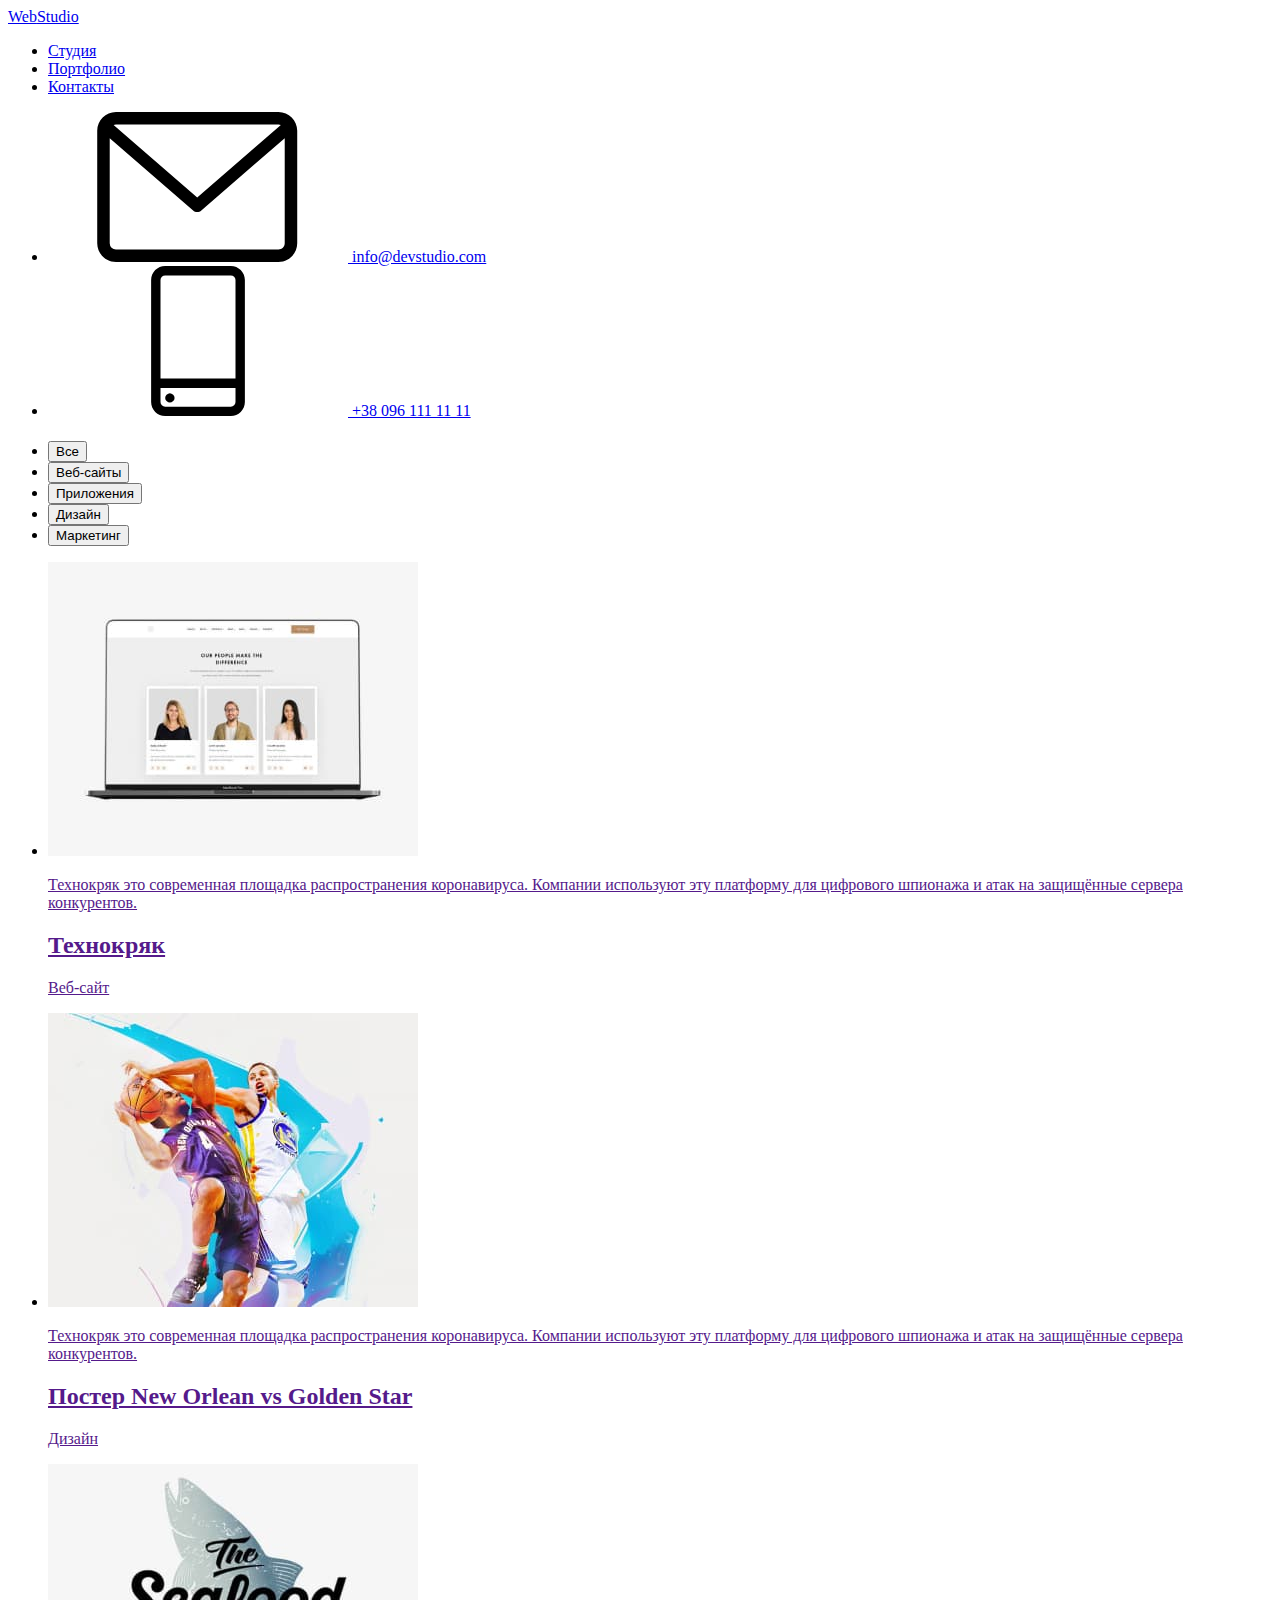
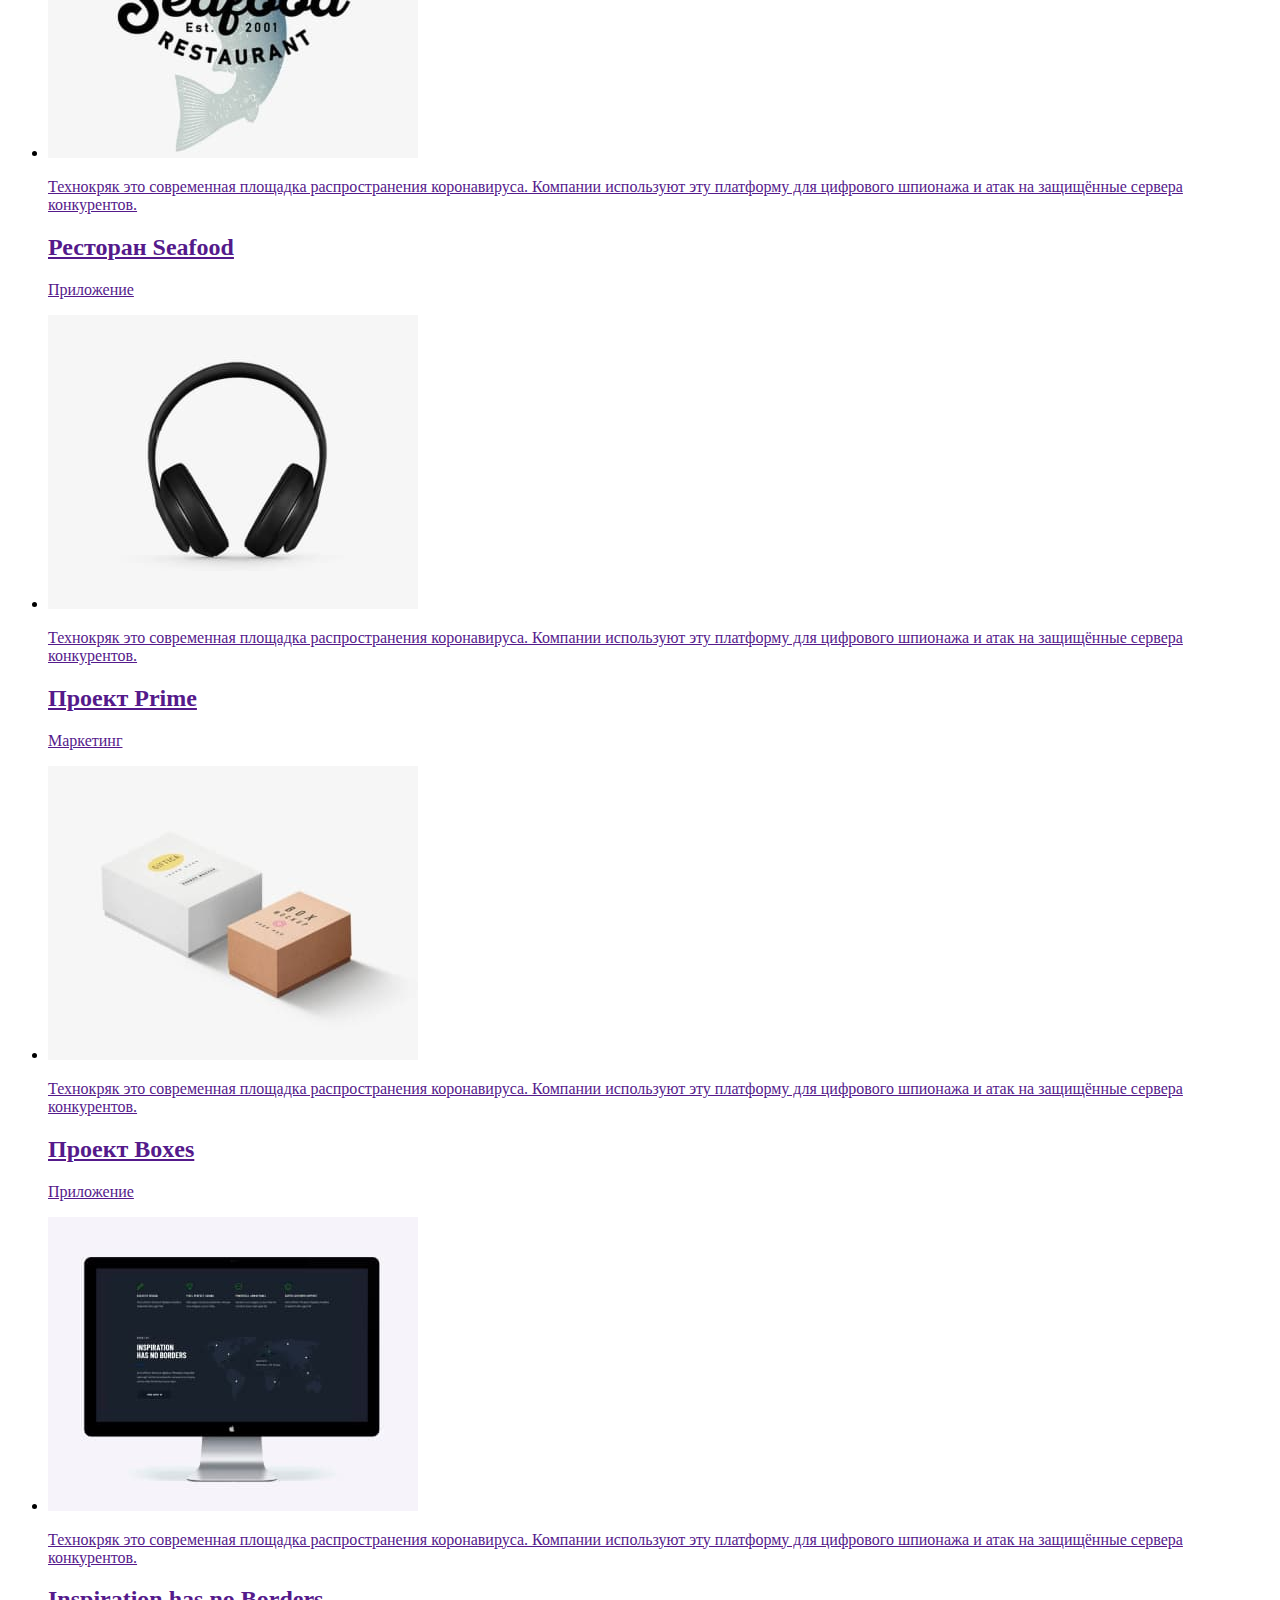
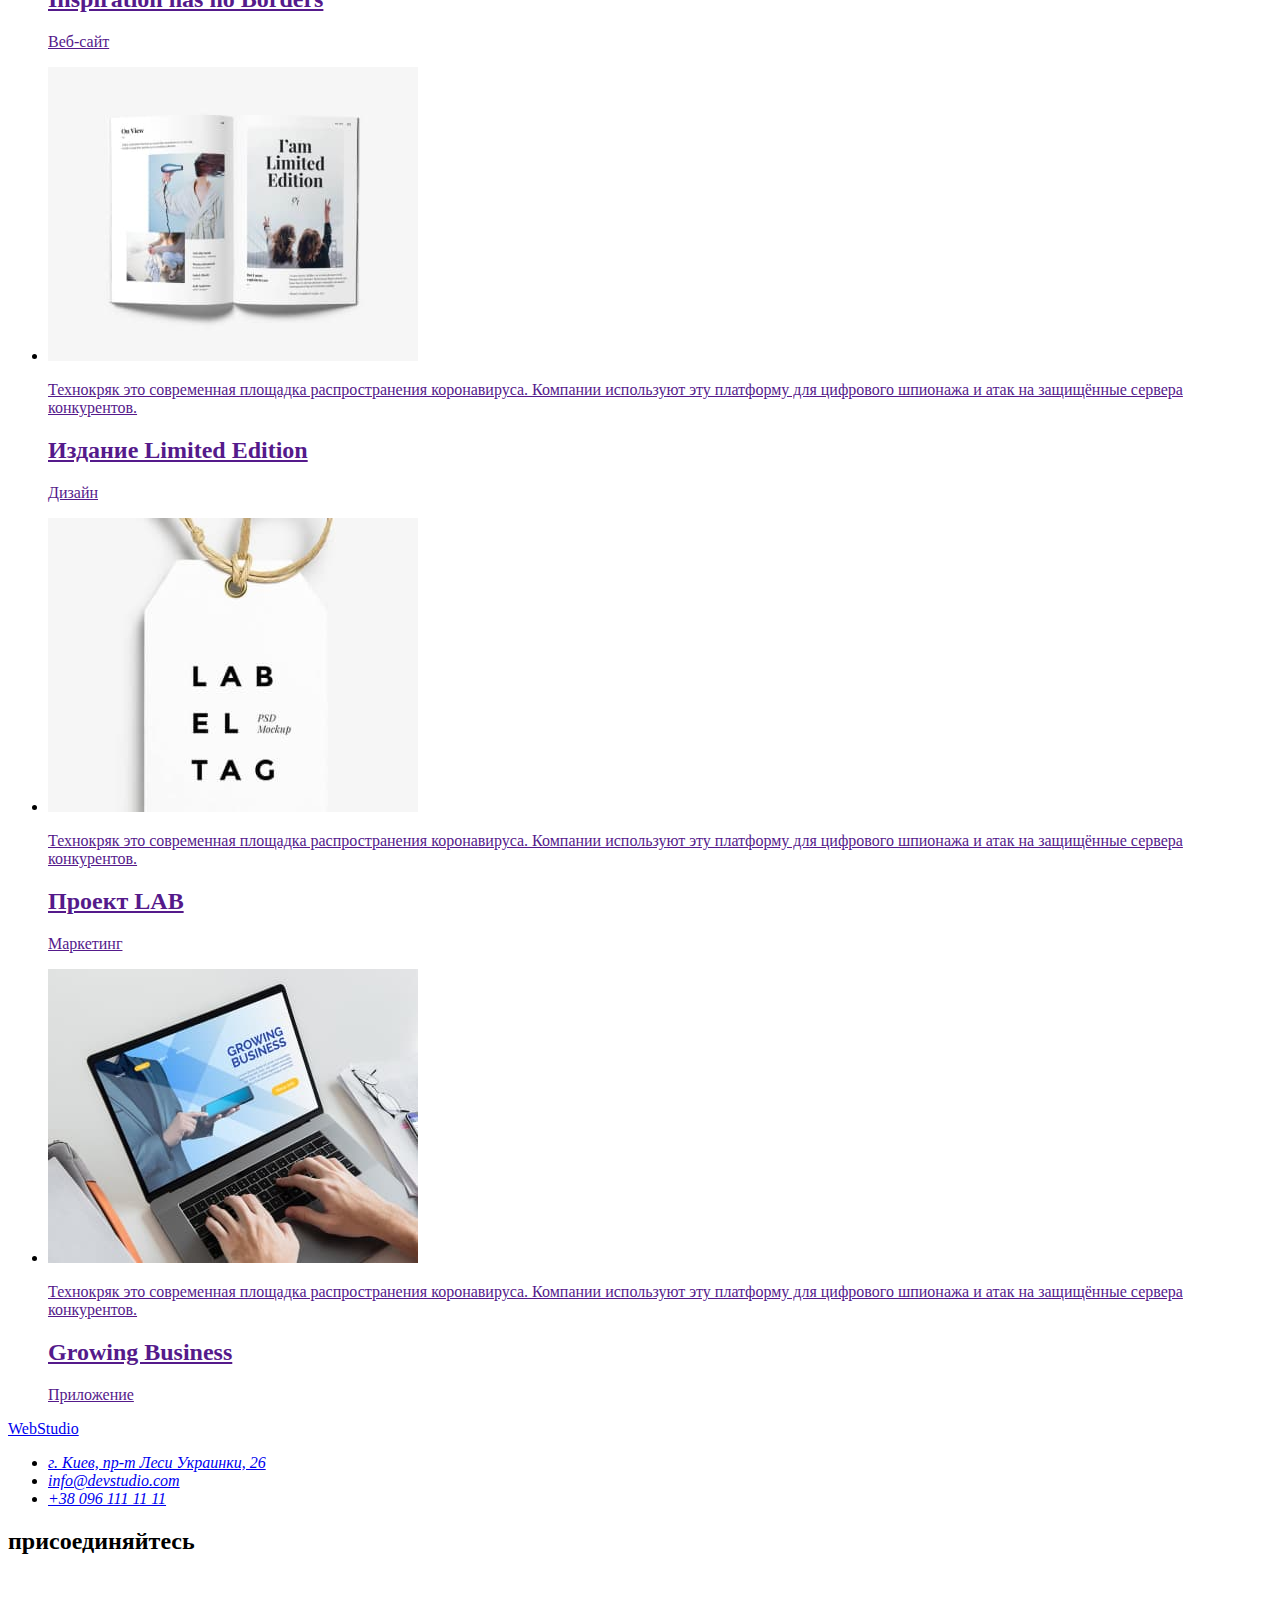
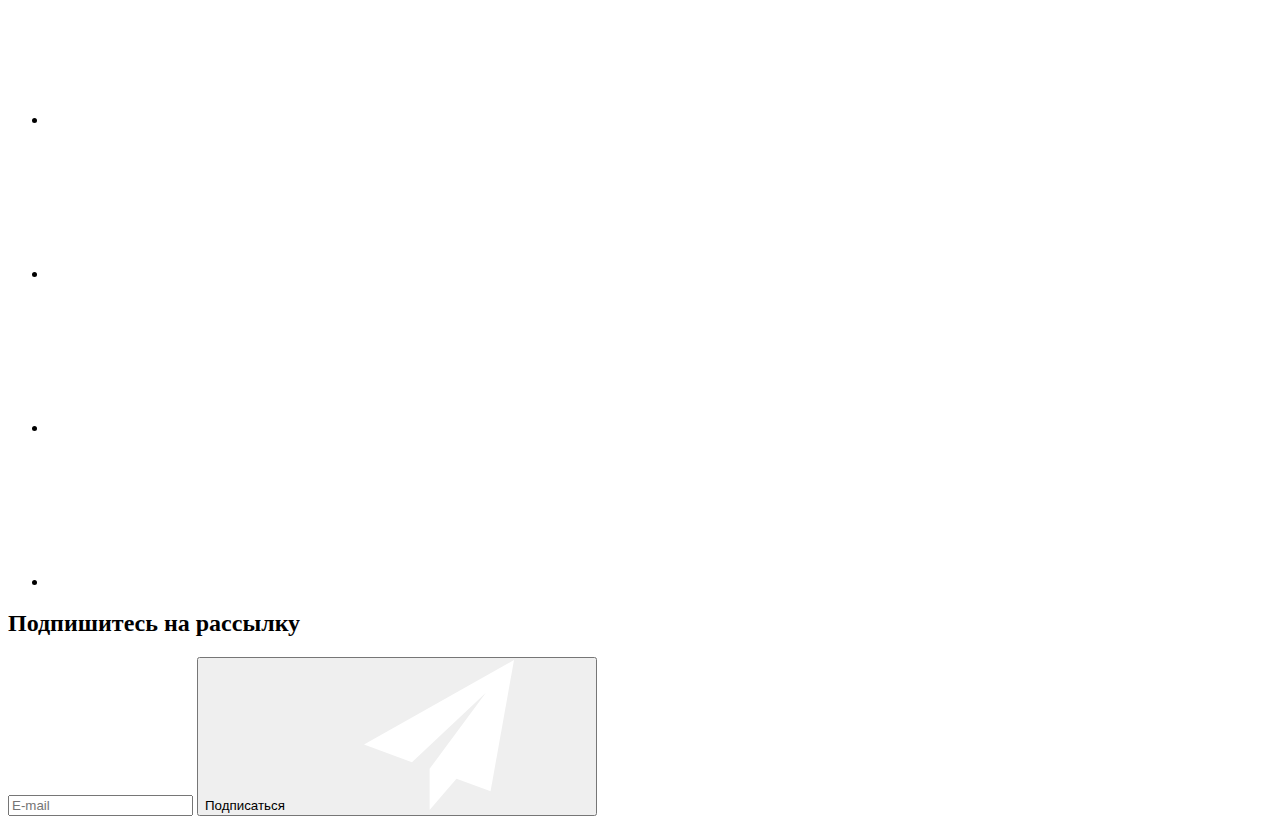
==== portfolio.html @ cb90c6ce "Add files via upload" ====
<!DOCTYPE html>
<html lang="ru">
  <head>
    <meta charset="UTF-8" />
    <meta http-equiv="X-UA-Compatible" content="IE=edge" />
    <meta name="viewport" content="width=device-width, initial-scale=1.0" />
    <title>Web Studio (Version 2.1)</title>
    <link rel="preconnect" href="https://fonts.googleapis.com" />
    <link rel="preconnect" href="https://fonts.gstatic.com" crossorigin />
    <link
      href="https://fonts.googleapis.com/css2?family=Raleway:wght@700&family=Roboto:wght@400;500;700;900&display=swap"
      rel="stylesheet"
    />
    <link
      rel="stylesheet"
      href="https://cdnjs.cloudflare.com/ajax/libs/modern-normalize/1.1.0/modern-normalize.min.css"
      integrity="sha512-wpPYUAdjBVSE4KJnH1VR1HeZfpl1ub8YT/NKx4PuQ5NmX2tKuGu6U/JRp5y+Y8XG2tV+wKQpNHVUX03MfMFn9Q=="
      crossorigin="anonymous"
      referrerpolicy="no-referrer"
    />
    <link rel="stylesheet" href="./css/styles.css" />
  </head>
  <body>
    <header class="header">
      <div class="container">
        <!--=====logo=====-->

        <a href="/" lang="en" class="text-logo">
          <span class="span-logo">Web</span>Studio
        </a>

        <!-- =====sait-nav===== -->

        <nav>
          <ul class="sait-nav">
            <li class="item"><a href="./index.html">Студия</a></li>
            <li class="item">
              <a href="/" class="current">Портфолио</a>
            </li>
            <li class="item"><a href="/">Контакты</a></li>
          </ul>
        </nav>

        <!-- =====contacts-nav=====  -->

        <ul class="contacts-nav">
          <li class="item">
            <a class="link-mail" href="mailto:info@devstudio.com">
              <svg class="icon-envelope">
                <use href="./images/symbol-defs.svg#icon-envelope"></use>
              </svg>
              info@devstudio.com
            </a>
          </li>
          <li class="item">
            <a class="link-tell" href="tel:+380961111111">
              <svg class="icon-smartphone">
                <use href="./images/symbol-defs.svg#icon-smartphone"></use>
              </svg>
              +38 096 111 11 11
            </a>
          </li>
        </ul>
      </div>
    </header>

    <!-- Hero section -->

    <main>
      <section class="section-padding">
        <div class="container">
          <h1></h1>
          <!-- Заголовок который нужно спрятать -->

          <!-- =====button===== -->

          <ul class="buttons-filters">
            <li class="item">
              <button type="button" class="button">Все</button>
            </li>
            <li class="item">
              <button type="button" class="button">Веб-сайты</button>
            </li>
            <li class="item">
              <button type="button" class="button">Приложения</button>
            </li>
            <li class="item">
              <button type="button" class="button">Дизайн</button>
            </li>
            <li class="item">
              <button type="button" class="button">Маркетинг</button>
            </li>
          </ul>

          <!-- ======cards===== -->

          <ul class="cards">
            <li class="item">
              <div class="cards-container">
                <a class="link" href="">
                  <div class="link-box">
                    <img
                      src="./images/tehnocryak.jpg"
                      alt="Веб-сайт"
                      width="370"
                      class="photo"
                    />
                    <p class="desc">
                      Технокряк это современная площадка распространения
                      коронавируса. Компании используют эту платформу для
                      цифрового шпионажа и атак на защищённые сервера
                      конкурентов.
                    </p>
                  </div>
                  <div class="border">
                    <h2 class="title">Технокряк</h2>
                    <p class="text">Веб-сайт</p>
                  </div>
                </a>
              </div>
            </li>

            <li class="item">
              <div class="cards-container">
                <a class="link" href="">
                  <div class="link-box">
                    <img
                      src="./images/new_orlean_vs_golden_star.jpg"
                      alt="Веб-сайт"
                      width="370"
                      class="photo"
                    />
                    <p class="desc">
                      Технокряк это современная площадка распространения
                      коронавируса. Компании используют эту платформу для
                      цифрового шпионажа и атак на защищённые сервера
                      конкурентов.
                    </p>
                  </div>
                  <div class="border">
                    <h2 class="title">Постер New Orlean vs Golden Star</h2>
                    <p class="text">Дизайн</p>
                  </div>
                </a>
              </div>
            </li>

            <li class="item">
              <div class="cards-container">
                <a class="link" href="">
                  <div class="link-box">
                    <img
                      src="./images/seafood.jpg"
                      alt="Веб-сайт"
                      width="370"
                      class="photo"
                    />
                    <p class="desc">
                      Технокряк это современная площадка распространения
                      коронавируса. Компании используют эту платформу для
                      цифрового шпионажа и атак на защищённые сервера
                      конкурентов.
                    </p>
                  </div>
                  <div class="border">
                    <h2 class="title">Ресторан Seafood</h2>
                    <p class="text">Приложение</p>
                  </div>
                </a>
              </div>
            </li>

            <li class="item">
              <div class="cards-container">
                <a class="link" href="">
                  <div class="link-box">
                    <img
                      src="./images/prime.jpg"
                      alt="Веб-сайт"
                      width="370"
                      class="photo"
                    />
                    <p class="desc">
                      Технокряк это современная площадка распространения
                      коронавируса. Компании используют эту платформу для
                      цифрового шпионажа и атак на защищённые сервера
                      конкурентов.
                    </p>
                  </div>
                  <div class="border">
                    <h2 class="title">Проект Prime</h2>
                    <p class="text">Маркетинг</p>
                  </div>
                </a>
              </div>
            </li>

            <li class="item">
              <div class="cards-container">
                <a class="link" href="">
                  <div class="link-box">
                    <img
                      src="./images/boxes.jpg"
                      alt="Веб-сайт"
                      width="370"
                      class="photo"
                    />
                    <p class="desc">
                      Технокряк это современная площадка распространения
                      коронавируса. Компании используют эту платформу для
                      цифрового шпионажа и атак на защищённые сервера
                      конкурентов.
                    </p>
                  </div>
                  <div class="border">
                    <h2 class="title">Проект Boxes</h2>
                    <p class="text">Приложение</p>
                  </div>
                </a>
              </div>
            </li>

            <li class="item">
              <div class="cards-container">
                <a class="link" href="">
                  <div class="link-box">
                    <img
                      src="./images/inspiration_has_no_borders.jpg"
                      alt="Веб-сайт"
                      width="370"
                      class="photo"
                    />
                    <p class="desc">
                      Технокряк это современная площадка распространения
                      коронавируса. Компании используют эту платформу для
                      цифрового шпионажа и атак на защищённые сервера
                      конкурентов.
                    </p>
                  </div>
                  <div class="border">
                    <h2 class="title">Inspiration has no Borders</h2>
                    <p class="text">Веб-сайт</p>
                  </div>
                </a>
              </div>
            </li>

            <li class="item">
              <div class="cards-container">
                <a class="link" href="">
                  <div class="link-box">
                    <img
                      src="./images/limited_edition.jpg"
                      alt="Веб-сайт"
                      width="370"
                      class="photo"
                    />
                    <p class="desc">
                      Технокряк это современная площадка распространения
                      коронавируса. Компании используют эту платформу для
                      цифрового шпионажа и атак на защищённые сервера
                      конкурентов.
                    </p>
                  </div>
                  <div class="border">
                    <h2 class="title">Издание Limited Edition</h2>
                    <p class="text">Дизайн</p>
                  </div>
                </a>
              </div>
            </li>

            <li class="item">
              <div class="cards-container">
                <a class="link" href="">
                  <div class="link-box">
                    <img
                      src="./images/lab.jpg"
                      alt="Веб-сайт"
                      width="370"
                      class="photo"
                    />
                    <p class="desc">
                      Технокряк это современная площадка распространения
                      коронавируса. Компании используют эту платформу для
                      цифрового шпионажа и атак на защищённые сервера
                      конкурентов.
                    </p>
                  </div>
                  <div class="border">
                    <h2 class="title">Проект LAB</h2>
                    <p class="text">Маркетинг</p>
                  </div>
                </a>
              </div>
            </li>

            <li class="item">
              <div class="cards-container">
                <a class="link" href="">
                  <div class="link-box">
                    <img
                      src="./images/growing_business.jpg"
                      alt="Веб-сайт"
                      width="370"
                      class="photo"
                    />
                    <p class="desc">
                      Технокряк это современная площадка распространения
                      коронавируса. Компании используют эту платформу для
                      цифрового шпионажа и атак на защищённые сервера
                      конкурентов.
                    </p>
                  </div>
                  <div class="border">
                    <h2 class="title">Growing Business</h2>
                    <p class="text">Приложение</p>
                  </div>
                </a>
              </div>
            </li>
          </ul>
        </div>
      </section>
    </main>

    <!-- =====footer===== -->

    <footer class="footer">
      <div class="container">
        <div class="footer-text">
          <a href="/" lang="en" class="text-logo footer-logo">
            <span class="span-logo">Web</span>Studio
          </a>

          <!-- =====adress===== -->

          <address class="adress">
            <ul>
              <li class="location">
                <a
                  href="https://goo.gl/maps/e9gc64bWVvTJH4VD8"
                  class="geolocation link"
                  >г. Киев, пр-т Леси Украинки, 26
                </a>
              </li>
              <li class="mail">
                <a href="mailto:info@devstudio.com" class="link"
                  >info@devstudio.com
                </a>
              </li>
              <li class="tel">
                <a href="tel:+380961111111" class="link">+38 096 111 11 11</a>
              </li>
            </ul>
          </address>
        </div>
        <div class="wrapper">
          <h2 class="title">присоединяйтесь</h2>
          <section class="social-networks">
            <ul class="shell">
              <li class="item-shell">
                <a href="/" class="networks-icon">
                  <svg class="icon">
                    <use
                      href="./images/symbol-defs.svg#icon-instagram_footer"
                    ></use>
                  </svg>
                </a>
              </li>
              <li class="item-shell">
                <a href="/" class="networks-icon">
                  <svg class="icon">
                    <use
                      href="./images/symbol-defs.svg#icon-twitter_footer"
                    ></use>
                  </svg>
                </a>
              </li>
              <li class="item-shell">
                <a href="/" class="networks-icon">
                  <svg class="icon">
                    <use
                      href="./images/symbol-defs.svg#icon-facebook_footer"
                    ></use>
                  </svg>
                </a>
              </li>
              <li class="item-shell">
                <a href="/" class="networks-icon">
                  <svg class="icon">
                    <use
                      href="./images/symbol-defs.svg#icon-linkedin_footer"
                    ></use>
                  </svg>
                </a>
              </li>
            </ul>
          </section>
        </div>
        <div class="wrapper-form">
          <h2 class="title">Подпишитесь на рассылку</h2>
          <form class="footer-form" action="" autocomplete="off">
            <input
              class="footer-field"
              type="emeil"
              name="meil"
              placeholder="E-mail"
            />
            <button type="submit" class="footer-button" data-modal-open>
              Подписаться
              <svg class="icon">
                <use href="./images/symbol-defs.svg#icon-icon_send"></use>
              </svg>
            </button>
          </form>
        </div>
      </div>
    </footer>
  </body>
</html>
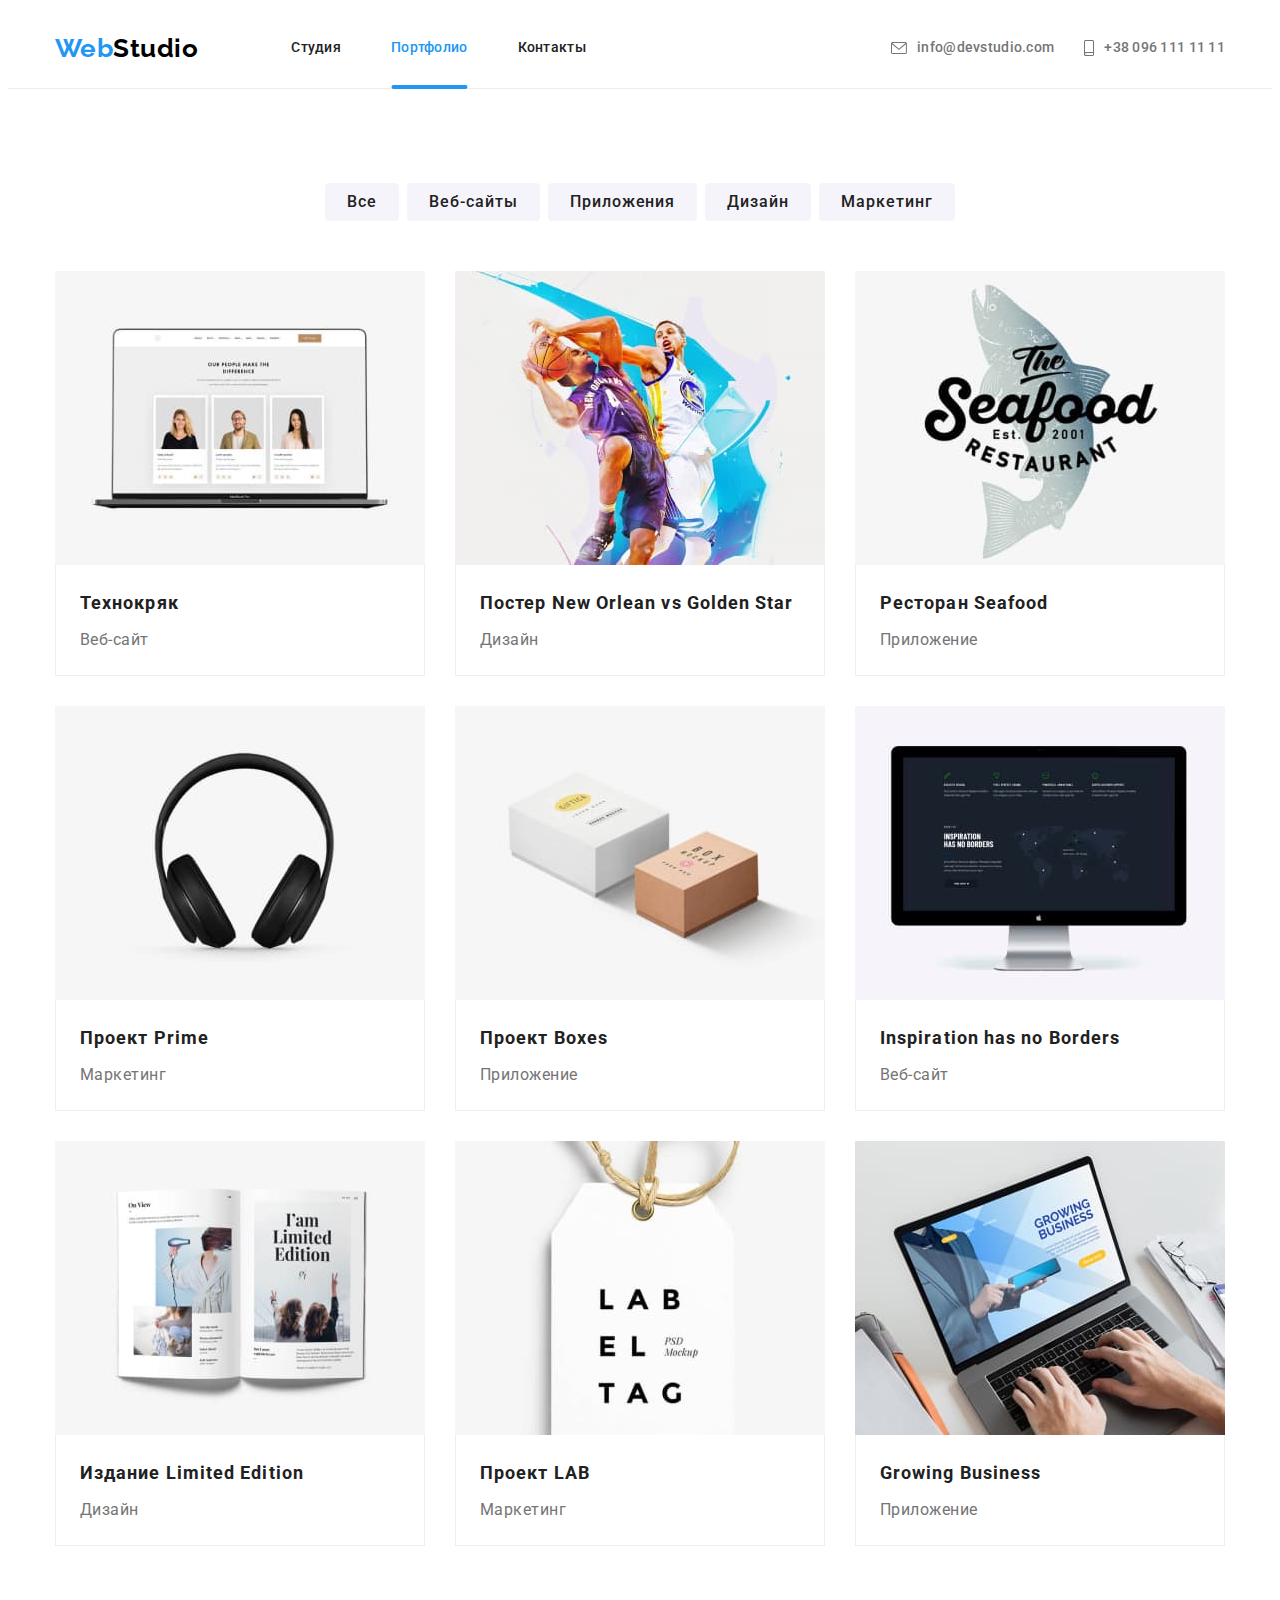
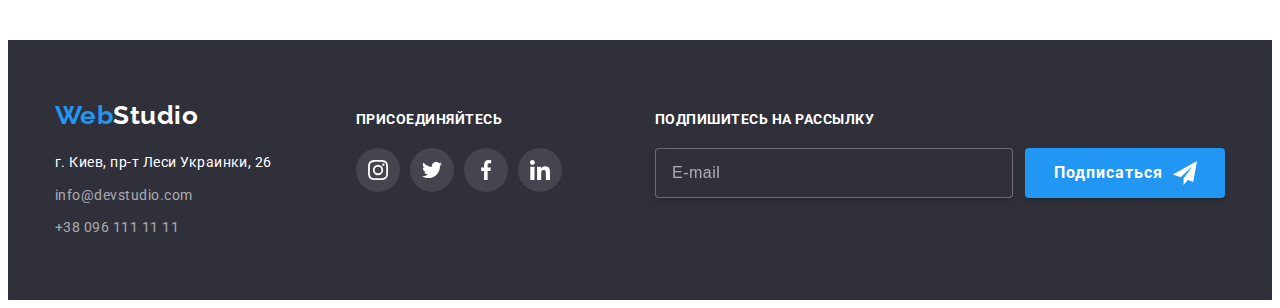
==== commit 2120fc22: "Add files via upload" ====
--- a/portfolio.html
+++ b/portfolio.html
@@ -1,421 +1,369 @@
 <!DOCTYPE html>
 <html lang="ru">
-  <head>
-    <meta charset="UTF-8" />
-    <meta http-equiv="X-UA-Compatible" content="IE=edge" />
-    <meta name="viewport" content="width=device-width, initial-scale=1.0" />
-    <title>Web Studio (Version 2.1)</title>
-    <link rel="preconnect" href="https://fonts.googleapis.com" />
-    <link rel="preconnect" href="https://fonts.gstatic.com" crossorigin />
-    <link
-      href="https://fonts.googleapis.com/css2?family=Raleway:wght@700&family=Roboto:wght@400;500;700;900&display=swap"
-      rel="stylesheet"
-    />
-    <link
-      rel="stylesheet"
-      href="https://cdnjs.cloudflare.com/ajax/libs/modern-normalize/1.1.0/modern-normalize.min.css"
-      integrity="sha512-wpPYUAdjBVSE4KJnH1VR1HeZfpl1ub8YT/NKx4PuQ5NmX2tKuGu6U/JRp5y+Y8XG2tV+wKQpNHVUX03MfMFn9Q=="
-      crossorigin="anonymous"
-      referrerpolicy="no-referrer"
-    />
-    <link rel="stylesheet" href="./css/styles.css" />
-  </head>
-  <body>
-    <header class="header">
-      <div class="container">
-        <!--=====logo=====-->
-
-        <a href="/" lang="en" class="text-logo">
-          <span class="span-logo">Web</span>Studio
-        </a>
-
-        <!-- =====sait-nav===== -->
-
-        <nav>
-          <ul class="sait-nav">
-            <li class="item"><a href="./index.html">Студия</a></li>
-            <li class="item">
-              <a href="/" class="current">Портфолио</a>
-            </li>
-            <li class="item"><a href="/">Контакты</a></li>
-          </ul>
-        </nav>
-
-        <!-- =====contacts-nav=====  -->
-
-        <ul class="contacts-nav">
+
+<head>
+  <meta charset="UTF-8" />
+  <meta http-equiv="X-UA-Compatible" content="IE=edge" />
+  <meta name="viewport" content="width=device-width, initial-scale=1.0" />
+  <title>Web Studio (Version 2.1)</title>
+  <link rel="preconnect" href="https://fonts.googleapis.com" />
+  <link rel="preconnect" href="https://fonts.gstatic.com" crossorigin />
+  <link href="https://fonts.googleapis.com/css2?family=Raleway:wght@700&family=Roboto:wght@400;500;700;900&display=swap"
+    rel="stylesheet" />
+  <link rel="stylesheet" href="https://cdnjs.cloudflare.com/ajax/libs/modern-normalize/1.1.0/modern-normalize.min.css"
+    integrity="sha512-wpPYUAdjBVSE4KJnH1VR1HeZfpl1ub8YT/NKx4PuQ5NmX2tKuGu6U/JRp5y+Y8XG2tV+wKQpNHVUX03MfMFn9Q=="
+    crossorigin="anonymous" referrerpolicy="no-referrer" />
+  <link rel="stylesheet" href="./css/main.min.css" />
+</head>
+
+<body class="body">
+  <header class="header">
+    <div class="header__container">
+
+      <!-- =====Logo===== -->
+
+      <a class="logo" href="#" lang="en">
+        <span class="logo__span">Web</span>Studio
+      </a>
+
+      <!-- =====sait-nav===== -->
+
+      <nav>
+        <ul class="sait-nav">
+          <li class="sait-nav__item"><a class="sait-nav__link" href="./index.html">Студия</a></li>
+          <li class="sait-nav__item"><a class="sait-nav__link sait-nav__link--current" href="#">Портфолио</a></li>
+          <li class="sait-nav__item"><a class="sait-nav__link" href="#">Контакты</a></li>
+        </ul>
+      </nav>
+
+      <!-- =====contacts-nav=====  -->
+
+      <ul class="contacts-nav">
+        <li class="contacts-nav__item">
+          <a class="contacts-nav__mail" href="mailto:info@devstudio.com">
+            <svg class="contacts-nav__icon">
+              <use href="./images/symbol-defs.svg#icon-envelope"></use>
+            </svg>
+            info@devstudio.com
+          </a>
+        </li>
+        <li class="contacts-nav__item">
+          <a class="contacts-nav__tell" href="tel:+380961111111">
+            <svg class="contacts-nav__icon">
+              <use href="./images/symbol-defs.svg#icon-smartphone"></use>
+            </svg>
+            +38 096 111 11 11
+          </a>
+        </li>
+      </ul>
+    </div>
+  </header>
+
+  <main>
+    <section class="portfolio">
+      <div class="portfolio__container">
+        <h1 class="portfolio__title"></h1>
+        <!-- Заголовок который нужно спрятать -->
+  
+        <!-- =====button===== -->
+  
+        <ul class="filters">
+          <li class="filters__item">
+            <button type="button" class="filters__button">Все</button>
+          </li>
+          <li class="filters__item">
+            <button type="button" class="filters__button">Веб-сайты</button>
+          </li>
+          <li class="filters__item">
+            <button type="button" class="filters__button">Приложения</button>
+          </li>
+          <li class="filters__item">
+            <button type="button" class="filters__button">Дизайн</button>
+          </li>
           <li class="item">
-            <a class="link-mail" href="mailto:info@devstudio.com">
-              <svg class="icon-envelope">
-                <use href="./images/symbol-defs.svg#icon-envelope"></use>
-              </svg>
-              info@devstudio.com
-            </a>
-          </li>
-          <li class="item">
-            <a class="link-tell" href="tel:+380961111111">
-              <svg class="icon-smartphone">
-                <use href="./images/symbol-defs.svg#icon-smartphone"></use>
-              </svg>
-              +38 096 111 11 11
-            </a>
+            <button type="filters__button" class="filters__button">Маркетинг</button>
+          </li>
+        </ul>
+  
+        <!-- ======cards===== -->
+  
+        <ul class="cards">
+          <li class="cards__item">
+            <div class="cards__container">
+              <a class="cards__link" href="#">
+                <div class="cards__box">
+                  <img src="./images/tehnocryak.jpg" alt="Веб-сайт" width="370" class="cards__photo" />
+                  <p class="cards__paragraph">
+                    Технокряк это современная площадка распространения
+                    коронавируса. Компании используют эту платформу для
+                    цифрового шпионажа и атак на защищённые сервера
+                    конкурентов.
+                  </p>
+                </div>
+                <div class="cards__border">
+                  <h2 class="cards__title">Технокряк</h2>
+                  <p class="cards__text">Веб-сайт</p>
+                </div>
+              </a>
+            </div>
+          </li>
+  
+          <li class="cards__item">
+            <div class="cards__container">
+              <a class="cards__link" href="#">
+                <div class="cards__box">
+                  <img src="./images/new_orlean_vs_golden_star.jpg" alt="Веб-сайт" width="370" class="cards__photo" />
+                  <p class="cards__paragraph">
+                    Технокряк это современная площадка распространения
+                    коронавируса. Компании используют эту платформу для
+                    цифрового шпионажа и атак на защищённые сервера
+                    конкурентов.
+                  </p>
+                </div>
+                <div class="cards__border">
+                  <h2 class="cards__title">Постер New Orlean vs Golden Star</h2>
+                  <p class="cards__text">Дизайн</p>
+                </div>
+              </a>
+            </div>
+          </li>
+  
+          <li class="cards__item">
+            <div class="cards__container">
+              <a class="cards__link" href="#">
+                <div class="cards__box">
+                  <img src="./images/seafood.jpg" alt="Веб-сайт" width="370" class="cards__photo" />
+                  <p class="cards__paragraph">
+                    Технокряк это современная площадка распространения
+                    коронавируса. Компании используют эту платформу для
+                    цифрового шпионажа и атак на защищённые сервера
+                    конкурентов.
+                  </p>
+                </div>
+                <div class="cards__border">
+                  <h2 class="cards__title">Ресторан Seafood</h2>
+                  <p class="cards__text">Приложение</p>
+                </div>
+              </a>
+            </div>
+          </li>
+  
+          <li class="cards__item">
+            <div class="cards__container">
+              <a class="cards__link" href="#">
+                <div class="cards__box">
+                  <img src="./images/prime.jpg" alt="Веб-сайт" width="370" class="cards__photo" />
+                  <p class="cards__paragraph">
+                    Технокряк это современная площадка распространения
+                    коронавируса. Компании используют эту платформу для
+                    цифрового шпионажа и атак на защищённые сервера
+                    конкурентов.
+                  </p>
+                </div>
+                <div class="cards__border">
+                  <h2 class="cards__title">Проект Prime</h2>
+                  <p class="cards__text">Маркетинг</p>
+                </div>
+              </a>
+            </div>
+          </li>
+  
+          <li class="cards__item">
+            <div class="cards__container">
+              <a class="cards__link" href="#">
+                <div class="cards__box">
+                  <img src="./images/boxes.jpg" alt="Веб-сайт" width="370" class="cards__photo" />
+                  <p class="cards__paragraph">
+                    Технокряк это современная площадка распространения
+                    коронавируса. Компании используют эту платформу для
+                    цифрового шпионажа и атак на защищённые сервера
+                    конкурентов.
+                  </p>
+                </div>
+                <div class="cards__border">
+                  <h2 class="cards__title">Проект Boxes</h2>
+                  <p class="cards__text">Приложение</p>
+                </div>
+              </a>
+            </div>
+          </li>
+  
+          <li class="cards__item">
+            <div class="cards__container">
+              <a class="cards__link" href="#">
+                <div class="cards__box">
+                  <img src="./images/inspiration_has_no_borders.jpg" alt="Веб-сайт" width="370" class="cards__photo" />
+                  <p class="cards__paragraph">
+                    Технокряк это современная площадка распространения
+                    коронавируса. Компании используют эту платформу для
+                    цифрового шпионажа и атак на защищённые сервера
+                    конкурентов.
+                  </p>
+                </div>
+                <div class="cards__border">
+                  <h2 class="cards__title">Inspiration has no Borders</h2>
+                  <p class="cards__text">Веб-сайт</p>
+                </div>
+              </a>
+            </div>
+          </li>
+  
+          <li class="cards__item">
+            <div class="cards__container">
+              <a class="cards__link" href="#">
+                <div class="cards__box">
+                  <img src="./images/limited_edition.jpg" alt="Веб-сайт" width="370" class="cards__photo" />
+                  <p class="cards__paragraph">
+                    Технокряк это современная площадка распространения
+                    коронавируса. Компании используют эту платформу для
+                    цифрового шпионажа и атак на защищённые сервера
+                    конкурентов.
+                  </p>
+                </div>
+                <div class="cards__border">
+                  <h2 class="cards__title">Издание Limited Edition</h2>
+                  <p class="cards__text">Дизайн</p>
+                </div>
+              </a>
+            </div>
+          </li>
+  
+          <li class="cards__item">
+            <div class="cards__container">
+              <a class="cards__link" href="#">
+                <div class="cards__box">
+                  <img src="./images/lab.jpg" alt="Веб-сайт" width="370" class="cards__photo" />
+                  <p class="cards__paragraph">
+                    Технокряк это современная площадка распространения
+                    коронавируса. Компании используют эту платформу для
+                    цифрового шпионажа и атак на защищённые сервера
+                    конкурентов.
+                  </p>
+                </div>
+                <div class="cards__border">
+                  <h2 class="cards__title">Проект LAB</h2>
+                  <p class="cards__text">Маркетинг</p>
+                </div>
+              </a>
+            </div>
+          </li>
+  
+          <li class="cards__item">
+            <div class="cards__container">
+              <a class="cards__link" href="#">
+                <div class="cards__box">
+                  <img src="./images/growing_business.jpg" alt="Веб-сайт" width="370" class="cards__photo" />
+                  <p class="cards__paragraph">
+                    Технокряк это современная площадка распространения
+                    коронавируса. Компании используют эту платформу для
+                    цифрового шпионажа и атак на защищённые сервера
+                    конкурентов.
+                  </p>
+                </div>
+                <div class="cards__border">
+                  <h2 class="cards__title">Growing Business</h2>
+                  <p class="cards__text">Приложение</p>
+                </div>
+              </a>
+            </div>
           </li>
         </ul>
       </div>
-    </header>
-
-    <!-- Hero section -->
-
-    <main>
-      <section class="section-padding">
-        <div class="container">
-          <h1></h1>
-          <!-- Заголовок который нужно спрятать -->
-
-          <!-- =====button===== -->
-
-          <ul class="buttons-filters">
-            <li class="item">
-              <button type="button" class="button">Все</button>
-            </li>
-            <li class="item">
-              <button type="button" class="button">Веб-сайты</button>
-            </li>
-            <li class="item">
-              <button type="button" class="button">Приложения</button>
-            </li>
-            <li class="item">
-              <button type="button" class="button">Дизайн</button>
-            </li>
-            <li class="item">
-              <button type="button" class="button">Маркетинг</button>
+    </section>
+  </main>
+
+  <!-- =====Footer===== -->
+
+  <footer class="footer">
+    <div class="footer__container">
+      <div class="footer__text">
+
+        <!-- =====Logo===== -->
+
+        <a class="logo logo--footer" href="#" lang="en">
+          <span class="logo__span">Web</span>Studio
+        </a>
+
+        <!-- =====Adress===== -->
+
+        <address class="adress">
+          <ul class="adress_list">
+            <li class="adress_item">
+              <a class="adress_link adress_link--geolocation" href="https://goo.gl/maps/e9gc64bWVvTJH4VD8">г. Киев, пр-т
+                Леси Украинки, 26
+              </a>
+            </li>
+            <li class="adress_item">
+              <a class="adress_link" href="mailto:info@devstudio.com">info@devstudio.com
+              </a>
+            </li>
+            <li class="adress_item">
+              <a class="adress_link" href="tel:+380961111111">+38 096 111 11 11</a>
             </li>
           </ul>
-
-          <!-- ======cards===== -->
-
-          <ul class="cards">
-            <li class="item">
-              <div class="cards-container">
-                <a class="link" href="">
-                  <div class="link-box">
-                    <img
-                      src="./images/tehnocryak.jpg"
-                      alt="Веб-сайт"
-                      width="370"
-                      class="photo"
-                    />
-                    <p class="desc">
-                      Технокряк это современная площадка распространения
-                      коронавируса. Компании используют эту платформу для
-                      цифрового шпионажа и атак на защищённые сервера
-                      конкурентов.
-                    </p>
-                  </div>
-                  <div class="border">
-                    <h2 class="title">Технокряк</h2>
-                    <p class="text">Веб-сайт</p>
-                  </div>
-                </a>
-              </div>
-            </li>
-
-            <li class="item">
-              <div class="cards-container">
-                <a class="link" href="">
-                  <div class="link-box">
-                    <img
-                      src="./images/new_orlean_vs_golden_star.jpg"
-                      alt="Веб-сайт"
-                      width="370"
-                      class="photo"
-                    />
-                    <p class="desc">
-                      Технокряк это современная площадка распространения
-                      коронавируса. Компании используют эту платформу для
-                      цифрового шпионажа и атак на защищённые сервера
-                      конкурентов.
-                    </p>
-                  </div>
-                  <div class="border">
-                    <h2 class="title">Постер New Orlean vs Golden Star</h2>
-                    <p class="text">Дизайн</p>
-                  </div>
-                </a>
-              </div>
-            </li>
-
-            <li class="item">
-              <div class="cards-container">
-                <a class="link" href="">
-                  <div class="link-box">
-                    <img
-                      src="./images/seafood.jpg"
-                      alt="Веб-сайт"
-                      width="370"
-                      class="photo"
-                    />
-                    <p class="desc">
-                      Технокряк это современная площадка распространения
-                      коронавируса. Компании используют эту платформу для
-                      цифрового шпионажа и атак на защищённые сервера
-                      конкурентов.
-                    </p>
-                  </div>
-                  <div class="border">
-                    <h2 class="title">Ресторан Seafood</h2>
-                    <p class="text">Приложение</p>
-                  </div>
-                </a>
-              </div>
-            </li>
-
-            <li class="item">
-              <div class="cards-container">
-                <a class="link" href="">
-                  <div class="link-box">
-                    <img
-                      src="./images/prime.jpg"
-                      alt="Веб-сайт"
-                      width="370"
-                      class="photo"
-                    />
-                    <p class="desc">
-                      Технокряк это современная площадка распространения
-                      коронавируса. Компании используют эту платформу для
-                      цифрового шпионажа и атак на защищённые сервера
-                      конкурентов.
-                    </p>
-                  </div>
-                  <div class="border">
-                    <h2 class="title">Проект Prime</h2>
-                    <p class="text">Маркетинг</p>
-                  </div>
-                </a>
-              </div>
-            </li>
-
-            <li class="item">
-              <div class="cards-container">
-                <a class="link" href="">
-                  <div class="link-box">
-                    <img
-                      src="./images/boxes.jpg"
-                      alt="Веб-сайт"
-                      width="370"
-                      class="photo"
-                    />
-                    <p class="desc">
-                      Технокряк это современная площадка распространения
-                      коронавируса. Компании используют эту платформу для
-                      цифрового шпионажа и атак на защищённые сервера
-                      конкурентов.
-                    </p>
-                  </div>
-                  <div class="border">
-                    <h2 class="title">Проект Boxes</h2>
-                    <p class="text">Приложение</p>
-                  </div>
-                </a>
-              </div>
-            </li>
-
-            <li class="item">
-              <div class="cards-container">
-                <a class="link" href="">
-                  <div class="link-box">
-                    <img
-                      src="./images/inspiration_has_no_borders.jpg"
-                      alt="Веб-сайт"
-                      width="370"
-                      class="photo"
-                    />
-                    <p class="desc">
-                      Технокряк это современная площадка распространения
-                      коронавируса. Компании используют эту платформу для
-                      цифрового шпионажа и атак на защищённые сервера
-                      конкурентов.
-                    </p>
-                  </div>
-                  <div class="border">
-                    <h2 class="title">Inspiration has no Borders</h2>
-                    <p class="text">Веб-сайт</p>
-                  </div>
-                </a>
-              </div>
-            </li>
-
-            <li class="item">
-              <div class="cards-container">
-                <a class="link" href="">
-                  <div class="link-box">
-                    <img
-                      src="./images/limited_edition.jpg"
-                      alt="Веб-сайт"
-                      width="370"
-                      class="photo"
-                    />
-                    <p class="desc">
-                      Технокряк это современная площадка распространения
-                      коронавируса. Компании используют эту платформу для
-                      цифрового шпионажа и атак на защищённые сервера
-                      конкурентов.
-                    </p>
-                  </div>
-                  <div class="border">
-                    <h2 class="title">Издание Limited Edition</h2>
-                    <p class="text">Дизайн</p>
-                  </div>
-                </a>
-              </div>
-            </li>
-
-            <li class="item">
-              <div class="cards-container">
-                <a class="link" href="">
-                  <div class="link-box">
-                    <img
-                      src="./images/lab.jpg"
-                      alt="Веб-сайт"
-                      width="370"
-                      class="photo"
-                    />
-                    <p class="desc">
-                      Технокряк это современная площадка распространения
-                      коронавируса. Компании используют эту платформу для
-                      цифрового шпионажа и атак на защищённые сервера
-                      конкурентов.
-                    </p>
-                  </div>
-                  <div class="border">
-                    <h2 class="title">Проект LAB</h2>
-                    <p class="text">Маркетинг</p>
-                  </div>
-                </a>
-              </div>
-            </li>
-
-            <li class="item">
-              <div class="cards-container">
-                <a class="link" href="">
-                  <div class="link-box">
-                    <img
-                      src="./images/growing_business.jpg"
-                      alt="Веб-сайт"
-                      width="370"
-                      class="photo"
-                    />
-                    <p class="desc">
-                      Технокряк это современная площадка распространения
-                      коронавируса. Компании используют эту платформу для
-                      цифрового шпионажа и атак на защищённые сервера
-                      конкурентов.
-                    </p>
-                  </div>
-                  <div class="border">
-                    <h2 class="title">Growing Business</h2>
-                    <p class="text">Приложение</p>
-                  </div>
-                </a>
-              </div>
+        </address>
+      </div>
+
+      <!-- =====Join===== -->
+
+      <div class="join">
+        <h2 class="join__title">присоединяйтесь</h2>
+        <section class="socials">
+          <ul class="socials__list">
+            <li class="socials__item">
+              <a href="/" class="socials__link socials__link--footer">
+                <svg class="socials__icon">
+                  <use href="./images/symbol-defs.svg#icon-instagram_footer"></use>
+                </svg>
+              </a>
+            </li>
+
+            <li class="socials__item">
+              <a href="/" class="socials__link socials__link--footer">
+                <svg class="socials__icon">
+                  <use href="./images/symbol-defs.svg#icon-twitter_footer"></use>
+                </svg>
+              </a>
+            </li>
+
+            <li class="socials__item">
+              <a href="/" class="socials__link socials__link--footer">
+                <svg class="socials__icon">
+                  <use href="./images/symbol-defs.svg#icon-facebook_footer"></use>
+                </svg>
+              </a>
+            </li>
+
+            <li class="socials__item">
+              <a href="/" class="socials__link socials__link--footer">
+                <svg class="socials__icon">
+                  <use href="./images/symbol-defs.svg#icon-linkedin_footer"></use>
+                </svg>
+              </a>
             </li>
           </ul>
-        </div>
-      </section>
-    </main>
-
-    <!-- =====footer===== -->
-
-    <footer class="footer">
-      <div class="container">
-        <div class="footer-text">
-          <a href="/" lang="en" class="text-logo footer-logo">
-            <span class="span-logo">Web</span>Studio
-          </a>
-
-          <!-- =====adress===== -->
-
-          <address class="adress">
-            <ul>
-              <li class="location">
-                <a
-                  href="https://goo.gl/maps/e9gc64bWVvTJH4VD8"
-                  class="geolocation link"
-                  >г. Киев, пр-т Леси Украинки, 26
-                </a>
-              </li>
-              <li class="mail">
-                <a href="mailto:info@devstudio.com" class="link"
-                  >info@devstudio.com
-                </a>
-              </li>
-              <li class="tel">
-                <a href="tel:+380961111111" class="link">+38 096 111 11 11</a>
-              </li>
-            </ul>
-          </address>
-        </div>
-        <div class="wrapper">
-          <h2 class="title">присоединяйтесь</h2>
-          <section class="social-networks">
-            <ul class="shell">
-              <li class="item-shell">
-                <a href="/" class="networks-icon">
-                  <svg class="icon">
-                    <use
-                      href="./images/symbol-defs.svg#icon-instagram_footer"
-                    ></use>
-                  </svg>
-                </a>
-              </li>
-              <li class="item-shell">
-                <a href="/" class="networks-icon">
-                  <svg class="icon">
-                    <use
-                      href="./images/symbol-defs.svg#icon-twitter_footer"
-                    ></use>
-                  </svg>
-                </a>
-              </li>
-              <li class="item-shell">
-                <a href="/" class="networks-icon">
-                  <svg class="icon">
-                    <use
-                      href="./images/symbol-defs.svg#icon-facebook_footer"
-                    ></use>
-                  </svg>
-                </a>
-              </li>
-              <li class="item-shell">
-                <a href="/" class="networks-icon">
-                  <svg class="icon">
-                    <use
-                      href="./images/symbol-defs.svg#icon-linkedin_footer"
-                    ></use>
-                  </svg>
-                </a>
-              </li>
-            </ul>
-          </section>
-        </div>
-        <div class="wrapper-form">
-          <h2 class="title">Подпишитесь на рассылку</h2>
-          <form class="footer-form" action="" autocomplete="off">
-            <input
-              class="footer-field"
-              type="emeil"
-              name="meil"
-              placeholder="E-mail"
-            />
-            <button type="submit" class="footer-button" data-modal-open>
-              Подписаться
-              <svg class="icon">
-                <use href="./images/symbol-defs.svg#icon-icon_send"></use>
-              </svg>
-            </button>
-          </form>
-        </div>
+        </section>
       </div>
-    </footer>
-  </body>
-</html>
+
+      <!-- =====Subscription===== -->
+
+      <div class="subscription">
+        <h2 class="subscription__title">Подпишитесь на рассылку</h2>
+        <form class="subscription__form" action="" autocomplete="off">
+          <input class="subscription__field" type="emeil" name="meil" placeholder="E-mail" />
+
+          <button class="button button--footer" type="submit" data-modal-open>
+            Подписаться
+            <svg class="subscription__icon">
+              <use href="./images/symbol-defs.svg#icon-icon_send"></use>
+            </svg>
+          </button>
+        </form>
+      </div>
+    </div>
+  </footer>
+
+  <script src="./js/modal.js"></script>
+</body>
+
+</html>--- a/css/main.min.css
+++ b/css/main.min.css
@@ -0,0 +1,2 @@
+*,*::before,*::after{-webkit-box-sizing:border-box;box-sizing:border-box}.body{background-color:#fff;color:#757575;font-family:Roboto,sans-serif;letter-spacing:.03em}.priorities__container,.classes__container,.representatives__container,.customers__container,.footer__container,.portfolio__container{width:1200px;padding-left:15px;padding-right:15px;margin:0 auto}h1,h2,h3,p{margin:0}.logo,.sait-nav__link,.contacts-nav__mail,.contacts-nav__tell,.socials__link,.customers__link,.adress_link,.cards__link{text-decoration:none;-webkit-transition:color 250ms cubic-bezier(0.4, 0, 0.2, 1),background-color 250ms cubic-bezier(0.4, 0, 0.2, 1);-o-transition:color 250ms cubic-bezier(0.4, 0, 0.2, 1),background-color 250ms cubic-bezier(0.4, 0, 0.2, 1);transition:color 250ms cubic-bezier(0.4, 0, 0.2, 1),background-color 250ms cubic-bezier(0.4, 0, 0.2, 1)}.sait-nav,.contacts-nav,.priorities__list,.classes__list,.representatives__list,.socials__list,.customers__list,.adress_list,.filters,.cards{list-style:none;padding:0;margin:0}.logo{display:block;margin-right:93px;color:#000;font-family:Raleway,sans-serif;font-weight:700;font-size:26px;line-height:1.19}.logo__span{color:#2196f3}.logo--footer{color:#fff;margin-bottom:20px}.sait-nav{display:-webkit-box;display:-webkit-flex;display:-ms-flexbox;display:flex;letter-spacing:0.02em;font-weight:500;font-size:14px;line-height:1.14}.sait-nav__item:not(:last-child){margin-right:50px}.sait-nav__link{padding-top:32px;padding-bottom:32px;color:#212121}.sait-nav__link:hover,.sait-nav__link:focus{color:#2196f3}.sait-nav__link--current{color:#2196f3;position:relative}.sait-nav__link--current::after{content:"";position:absolute;display:inline-block;width:100%;height:4px;-webkit-transform:translate(-100%, 1125%);-ms-transform:translate(-100%, 1125%);transform:translate(-100%, 1125%);-webkit-border-radius:2px;border-radius:2px;opacity:1;background-color:#2196f3}.contacts-nav{display:-webkit-box;display:-webkit-flex;display:-ms-flexbox;display:flex;margin-left:auto;letter-spacing:0.02em;font-weight:500;font-size:14px;line-height:1.14}.contacts-nav__mail{display:-webkit-box;display:-webkit-flex;display:-ms-flexbox;display:flex;-webkit-box-align:center;-webkit-align-items:center;-ms-flex-align:center;align-items:center;color:#757575}.contacts-nav__mail:hover{color:#2196f3}.contacts-nav__mail:focus{color:#2196f3}.contacts-nav__tell{display:-webkit-box;display:-webkit-flex;display:-ms-flexbox;display:flex;-webkit-box-align:center;-webkit-align-items:center;-ms-flex-align:center;align-items:center;color:#757575}.contacts-nav__tell:hover{color:#2196f3}.contacts-nav__tell:focus{color:#2196f3}.contacts-nav__item:not(:last-child){margin-right:30px}.contacts-nav__icon{margin-right:10px;width:16px;height:12px;fill:currentColor}.contacts-nav__item:last-child .contacts-nav__icon{width:10px;height:16px}.header{border-bottom:1px solid #ececec}.header__container{width:1200px;padding-left:15px;padding-right:15px;margin:0 auto;display:-webkit-box;display:-webkit-flex;display:-ms-flexbox;display:flex;-webkit-box-align:center;-webkit-align-items:center;-ms-flex-align:center;align-items:center;min-height:80px}.button{position:relative;min-width:200px;min-height:50px;padding:10px 32px;text-align:center;color:#fff;background:#2196f3;font-family:inherit;letter-spacing:0.06em;font-weight:700;font-size:16px;line-height:1.87;-webkit-border-radius:4px;border-radius:4px;border:none;-webkit-box-shadow:0px 4px 4px rgba(0,0,0,0.15);box-shadow:0px 4px 4px rgba(0,0,0,0.15);cursor:pointer}.button--footer{padding-right:62px}.button--footer{padding-left:29px}.checkbox{display:inline-block;padding-left:12px;padding-right:11px;margin-bottom:30px}.checkbox__inscription{display:-webkit-box;display:-webkit-flex;display:-ms-flexbox;display:flex;-webkit-box-align:center;-webkit-align-items:center;-ms-flex-align:center;align-items:center;position:relative;font-size:14px;line-height:1.71;letter-spacing:0.03em;color:#757575}.checkbox__wrapper-icon::after{margin-left:30px}.checkbox__wrapper-icon{position:absolute;top:50%;left:0;-webkit-transform:translateY(-50%);-ms-transform:translateY(-50%);transform:translateY(-50%);width:16px;height:15px;border:2px solid #212121;-webkit-border-radius:4px;border-radius:4px;background-color:#fff;-webkit-transition:background-color 250ms cubic-bezier(0.4, 0, 0.2, 1),border 250ms cubic-bezier(0.4, 0, 0.2, 1);-o-transition:background-color 250ms cubic-bezier(0.4, 0, 0.2, 1),border 250ms cubic-bezier(0.4, 0, 0.2, 1);transition:background-color 250ms cubic-bezier(0.4, 0, 0.2, 1),border 250ms cubic-bezier(0.4, 0, 0.2, 1);-webkit-background-origin:content-box;background-origin:content-box}.checkbox__check:checked+.checkbox__wrapper-icon{background-color:#2196f3;-webkit-background-size:contain;background-size:contain;border-color:rgba(0,0,0,0)}.checkbox__icon{top:50%;left:0;-webkit-transform:translateY(-50%);-ms-transform:translateY(-50%);transform:translateY(-50%);width:100%;height:100%;-webkit-background-size:contain;background-size:contain}.checkbox a{color:#2196f3;text-decoration:underline}.inner{display:-webkit-box;display:-webkit-flex;display:-ms-flexbox;display:flex;-webkit-box-orient:vertical;-webkit-box-direction:normal;-webkit-flex-direction:column;-ms-flex-direction:column;flex-direction:column}.inner__wrapper{display:-webkit-box;display:-webkit-flex;display:-ms-flexbox;display:flex;-webkit-box-orient:vertical;-webkit-box-direction:normal;-webkit-flex-direction:column;-ms-flex-direction:column;flex-direction:column;margin-bottom:10px}.inner .inner__wrapper:nth-child(4){margin-bottom:20px}.inner__signature{margin-bottom:4px;text-align:start;font-family:Roboto,sans-serif;font-style:normal;font-weight:normal;font-size:12px;line-height:1.16;letter-spacing:0.01em;color:#757575}.inner__position{position:relative}.inner__field{width:100%;height:40px;border:1px solid rgba(33,33,33,0.2);-webkit-border-radius:4px;border-radius:4px;outline:none;padding-left:42px;padding-right:42px;-webkit-transition:border-color var(--transition);-o-transition:border-color var(--transition);transition:border-color var(--transition)}.inner__field:focus{border-color:#2196f3}.inner__field.inner__field--textarea{resize:none;height:120px;padding:12px 16px}.inner__field.inner__field--textarea[placeholder]::-webkit-input-placeholder{font-size:12px;line-height:1.16;letter-spacing:0.01em;color:rgba(117,117,117,0.5)}.inner__field.inner__field--textarea[placeholder]::-ms-input-placeholder{font-size:12px;line-height:1.16;letter-spacing:0.01em;color:rgba(117,117,117,0.5)}.inner__field.inner__field--textarea[placeholder]::-ms-input-placeholder{font-size:12px;line-height:1.16;letter-spacing:0.01em;color:rgba(117,117,117,0.5)}.inner__field.inner__field--textarea[placeholder]:-ms-input-placeholder{font-size:12px;line-height:1.16;letter-spacing:0.01em;color:rgba(117,117,117,0.5)}.inner__field.inner__field--textarea[placeholder]::placeholder{font-size:12px;line-height:1.16;letter-spacing:0.01em;color:rgba(117,117,117,0.5)}.inner__icon{position:absolute;width:18px;height:18px;top:50%;left:12px;-webkit-transform:translateY(-50%);-ms-transform:translateY(-50%);transform:translateY(-50%);color:currentColor;-webkit-transition:fill 250ms cubic-bezier(0.4, 0, 0.2, 1);-o-transition:fill 250ms cubic-bezier(0.4, 0, 0.2, 1);transition:fill 250ms cubic-bezier(0.4, 0, 0.2, 1)}.inner__field:focus+.inner__icon{fill:#2196f3}.inner__wrapper-submit{display:-webkit-box;display:-webkit-flex;display:-ms-flexbox;display:flex;-webkit-box-pack:center;-webkit-justify-content:center;-ms-flex-pack:center;justify-content:center}.modal{position:absolute;width:528px;height:581px;-webkit-transform:translate(-50%, -50%);-ms-transform:translate(-50%, -50%);transform:translate(-50%, -50%);-webkit-border-radius:4px;border-radius:4px;padding:40px;top:50%;left:50%;background-color:#fff;-webkit-box-shadow:0px 1px 3px rgba(0,0,0,0.12),0px 1px 1px rgba(0,0,0,0.14),0px 2px 1px rgba(0,0,0,0.2);box-shadow:0px 1px 3px rgba(0,0,0,0.12),0px 1px 1px rgba(0,0,0,0.14),0px 2px 1px rgba(0,0,0,0.2)}.modal__button{position:absolute;display:-webkit-box;display:-webkit-flex;display:-ms-flexbox;display:flex;-webkit-box-pack:center;-webkit-justify-content:center;-ms-flex-pack:center;justify-content:center;-webkit-box-align:center;-webkit-align-items:center;-ms-flex-align:center;align-items:center;right:8px;top:8px;width:30px;height:30px;-webkit-border-radius:50%;border-radius:50%;border:1px solid rgba(0,0,0,0.1);cursor:pointer;background-color:#fff}.modal__icon-close{width:30px;height:30px;fill:currentColor;-webkit-transition:color 250ms cubic-bezier(0.4, 0, 0.2, 1);-o-transition:color 250ms cubic-bezier(0.4, 0, 0.2, 1);transition:color 250ms cubic-bezier(0.4, 0, 0.2, 1)}.modal__button:hover .modal__icon-close,.modal__button:focus .modal__icon-close{color:#2196f3}.modal__text{font-family:Roboto,sans-serif;font-style:normal;font-weight:bold;font-size:20px;line-height:1.15;text-align:center;letter-spacing:0.03em;margin-bottom:12px;color:#212121}.backdrop{position:fixed;z-index:999;top:0;left:0;width:100%;height:100%;opacity:1;visibility:visible;-webkit-transition:opacity 250ms cubic-bezier(0.4, 0, 0.2, 1),visibility 250ms cubic-bezier(0.4, 0, 0.2, 1);-o-transition:opacity 250ms cubic-bezier(0.4, 0, 0.2, 1),visibility 250ms cubic-bezier(0.4, 0, 0.2, 1);transition:opacity 250ms cubic-bezier(0.4, 0, 0.2, 1),visibility 250ms cubic-bezier(0.4, 0, 0.2, 1);background-color:rgba(0,0,0,0.2)}.backdrop.is-hidden{opacity:0;pointer-events:none}.hero{padding-top:200px;padding-bottom:200px;text-align:center;background:#c4c4c4;max-width:1600px;height:600px;margin-left:auto;margin-right:auto;-webkit-background-size:cover;background-size:cover;background-repeat:no-repeat;background-position:center;background-image:-webkit-gradient(linear, left top, right top, from(rgba(47,48,58,0.4)), to(rgba(47,48,58,0.4))),url("../images/bg_hero.jpg");background-image:-webkit-linear-gradient(left, rgba(47,48,58,0.4), rgba(47,48,58,0.4)),url("../images/bg_hero.jpg");background-image:-o-linear-gradient(left, rgba(47,48,58,0.4), rgba(47,48,58,0.4)),url("../images/bg_hero.jpg");background-image:linear-gradient(to right, rgba(47,48,58,0.4), rgba(47,48,58,0.4)),url("../images/bg_hero.jpg")}.hero__container{width:1200px;padding-left:15px;padding-right:15px;margin:0 auto}.hero__title{margin-bottom:30px;text-transform:uppercase;color:#fff;letter-spacing:0.06em;font-weight:900;font-size:44px;line-height:1.36}.priorities{padding-top:94px;padding-bottom:0px}.priorities__title{margin:0}.priorities__list{display:-webkit-box;display:-webkit-flex;display:-ms-flexbox;display:flex}.priorities__item{width:270px}.priorities__item:not(:last-child){margin-right:30px}.priorities__box{display:-webkit-box;display:-webkit-flex;display:-ms-flexbox;display:flex;-webkit-box-pack:center;-webkit-justify-content:center;-ms-flex-pack:center;justify-content:center;padding:25px 100px;margin-bottom:30px;background-color:#f5f4fa;-webkit-border-radius:4px;border-radius:4px}.priorities__icon{width:70px;height:70px;-webkit-box-align:center;-webkit-align-items:center;-ms-flex-align:center;align-items:center}.priorities__headline{margin-bottom:10px;font-weight:700;font-size:14px;line-height:1.14;text-transform:uppercase;color:#212121}.priorities__paragraph{font-size:14px;line-height:1.7;letter-spacing:0.03em}.classes{padding-top:94px;padding-bottom:94px}.classes__title{margin-bottom:50px;text-align:center;font-weight:700;font-size:36px;line-height:1.7;color:#212121}.classes__list{display:-webkit-box;display:-webkit-flex;display:-ms-flexbox;display:flex;-webkit-box-pack:justify;-webkit-justify-content:space-between;-ms-flex-pack:justify;justify-content:space-between}.classes__item{position:relative}.classes__no-gap{display:block}.classes__text{position:absolute;display:-webkit-box;display:-webkit-flex;display:-ms-flexbox;display:flex;text-align:center;-webkit-box-pack:center;-webkit-justify-content:center;-ms-flex-pack:center;justify-content:center;width:100%;height:70px;-webkit-transform:translateY(-100%);-ms-transform:translateY(-100%);transform:translateY(-100%);padding-top:27px;padding-bottom:27px;font-family:Roboto,sans-serif;font-style:normal;font-weight:bold;font-size:14px;line-height:1.14;letter-spacing:0.03em;text-transform:uppercase;color:#fff;background-color:rgba(47,48,58,0.8)}.representatives{padding-top:94px;padding-bottom:94px;background-color:#f5f4fa}.representatives__title{margin-bottom:50px;text-align:center;font-weight:700;font-size:36px;line-height:1.7;color:#212121}.representatives__list{display:-webkit-box;display:-webkit-flex;display:-ms-flexbox;display:flex}.representatives__item{width:270px;-webkit-border-radius:0px 0px 4px 4px;border-radius:0px 0px 4px 4px;-webkit-box-shadow:0px 1px 3px rgba(0,0,0,0.12),0px 1px 1px rgba(0,0,0,0.14),0px 2px 1px rgba(0,0,0,0.2);box-shadow:0px 1px 3px rgba(0,0,0,0.12),0px 1px 1px rgba(0,0,0,0.14),0px 2px 1px rgba(0,0,0,0.2);background-color:#fff}.representatives__item:not(:last-child){margin-right:30px}.representatives__no-gap{display:block;-webkit-box-sizing:border-box;box-sizing:border-box}.representatives__wrrapper{padding:30px 32px}.representatives__headline{text-align:center;margin-bottom:16px;font-weight:700;font-size:14px;line-height:1.14;color:#212121}.representatives__text{text-align:center;margin-bottom:16px}.socials__list{display:-webkit-box;display:-webkit-flex;display:-ms-flexbox;display:flex}.socials__item{-webkit-box-pack:center;-webkit-justify-content:center;-ms-flex-pack:center;justify-content:center}.socials__item:not(:last-child){margin-right:10px}.socials__link{display:-webkit-box;display:-webkit-flex;display:-ms-flexbox;display:flex;-webkit-box-pack:center;-webkit-justify-content:center;-ms-flex-pack:center;justify-content:center;-webkit-box-align:center;-webkit-align-items:center;-ms-flex-align:center;align-items:center;width:44px;height:44px;-webkit-border-radius:50%;border-radius:50%;color:#aeb0b7}.socials__link:hover,.socials__link:focus{background-color:#2196f3;color:#fff;cursor:pointer}.socials__link:not(:last-child){margin-right:10px}.socials__icon{width:20px;height:20px;fill:currentColor}.socials__link--footer{background-color:rgba(255,255,255,0.1)}.customers{padding-top:94px;padding-bottom:94px}.customers__title{margin-bottom:50px;text-align:center;font-weight:700;font-size:36px;line-height:1.7;color:#212121}.customers__list{display:-webkit-box;display:-webkit-flex;display:-ms-flexbox;display:flex;-webkit-box-pack:justify;-webkit-justify-content:space-between;-ms-flex-pack:justify;justify-content:space-between}.customers__link{display:-webkit-box;display:-webkit-flex;display:-ms-flexbox;display:flex;-webkit-box-pack:center;-webkit-justify-content:center;-ms-flex-pack:center;justify-content:center;-webkit-box-align:center;-webkit-align-items:center;-ms-flex-align:center;align-items:center;width:170px;height:92px;border:1px solid #afb1b8;-webkit-border-radius:4%;border-radius:4%;color:#afb1b8}.customers__link:hover,.customers__link:focus{border-color:#2196f3;color:#2196f3;cursor:pointer}.customers__icon{width:106px;height:60px;fill:currentColor}.footer{padding-top:60px;padding-bottom:60px;background-color:#2f303a}.footer__container{display:-webkit-box;display:-webkit-flex;display:-ms-flexbox;display:flex}.footer__text{width:231px}.adress_link{display:block;font-weight:400;font-size:14px;line-height:1.71;font-style:normal;color:rgba(255,255,255,0.6)}.adress_item:first-child .adress_link{color:#fff}.adress_item:not(:last-child) .adress_link{margin-bottom:9px}.adress_link:hover,.adress_link:focus,.adress_item:first-child .adress_link:focus,.adress_item:first-child .adress_link:hover{color:#2196f3}.join{margin-left:70px;padding-top:12px;padding-bottom:40px}.join__title{margin-bottom:20px;font-weight:700;font-size:14px;line-height:1.14;text-transform:uppercase;color:#fff}.subscription{width:663px;margin-left:93px;padding-top:12px;padding-bottom:40px}.subscription__title{font-weight:700;font-size:14px;line-height:1.14;text-transform:uppercase;margin-bottom:20px;color:#fff}.subscription__form{display:-webkit-box;display:-webkit-flex;display:-ms-flexbox;display:flex}.subscription__field{width:358px;height:50px;border:1px solid rgba(255,255,255,0.3);background-color:#2f303a;-webkit-filter:drop-shadow(0px 4px 4px rgba(0,0,0,0.15));filter:drop-shadow(0px 4px 4px rgba(0,0,0,0.15));padding:15px 16px;margin-right:12px;-webkit-border-radius:4px;border-radius:4px;-webkit-transition:border 250ms cubic-bezier(0.4, 0, 0.2, 1);-o-transition:border 250ms cubic-bezier(0.4, 0, 0.2, 1);transition:border 250ms cubic-bezier(0.4, 0, 0.2, 1);font-style:normal;font-weight:normal;font-size:16px;line-height:1.25;letter-spacing:.03em;color:rgba(255,255,255,0.6)}.subscription__field:focus{outline:none;border:1px solid #2196f3}.subscription__field[type="emeil"]::-webkit-input-placeholder{font-style:normal;font-weight:normal;font-size:16px;line-height:1.25;letter-spacing:0.03em;color:rgba(255,255,255,0.6)}.subscription__field[type="emeil"]::-ms-input-placeholder{font-style:normal;font-weight:normal;font-size:16px;line-height:1.25;letter-spacing:0.03em;color:rgba(255,255,255,0.6)}.subscription__field[type="emeil"]::-ms-input-placeholder{font-style:normal;font-weight:normal;font-size:16px;line-height:1.25;letter-spacing:0.03em;color:rgba(255,255,255,0.6)}.subscription__field[type="emeil"]:-ms-input-placeholder{font-style:normal;font-weight:normal;font-size:16px;line-height:1.25;letter-spacing:0.03em;color:rgba(255,255,255,0.6)}.subscription__field[type="emeil"]::placeholder{font-style:normal;font-weight:normal;font-size:16px;line-height:1.25;letter-spacing:0.03em;color:rgba(255,255,255,0.6)}.subscription__icon{position:absolute;top:50%;right:28px;-webkit-transform:translateY(-50%);-ms-transform:translateY(-50%);transform:translateY(-50%);width:24px;height:24px}.portfolio{padding-top:94px;padding-bottom:94px}.filters{display:-webkit-box;display:-webkit-flex;display:-ms-flexbox;display:flex;-webkit-box-pack:center;-webkit-justify-content:center;-ms-flex-pack:center;justify-content:center;margin-bottom:50px}.filters__item:not(:last-child){margin-right:8px}.filters__button{color:#212121;background:#f5f4fa;font-family:inherit;letter-spacing:0.06em;font-weight:500;font-size:16px;line-height:1.62;-webkit-border-radius:4px;border-radius:4px;padding:6px 22px;border:0;outline:0;cursor:pointer;-webkit-transition:color 250ms cubic-bezier(0.4, 0, 0.2, 1),background-color 250ms cubic-bezier(0.4, 0, 0.2, 1),-webkit-box-shadow 250ms cubic-bezier(0.4, 0, 0.2, 1);transition:color 250ms cubic-bezier(0.4, 0, 0.2, 1),background-color 250ms cubic-bezier(0.4, 0, 0.2, 1),-webkit-box-shadow 250ms cubic-bezier(0.4, 0, 0.2, 1);-o-transition:color 250ms cubic-bezier(0.4, 0, 0.2, 1),background-color 250ms cubic-bezier(0.4, 0, 0.2, 1),box-shadow 250ms cubic-bezier(0.4, 0, 0.2, 1);transition:color 250ms cubic-bezier(0.4, 0, 0.2, 1),background-color 250ms cubic-bezier(0.4, 0, 0.2, 1),box-shadow 250ms cubic-bezier(0.4, 0, 0.2, 1);transition:color 250ms cubic-bezier(0.4, 0, 0.2, 1),background-color 250ms cubic-bezier(0.4, 0, 0.2, 1),box-shadow 250ms cubic-bezier(0.4, 0, 0.2, 1),-webkit-box-shadow 250ms cubic-bezier(0.4, 0, 0.2, 1)}.filters__button:hover,.filters__button:focus{color:#fff;background-color:#2196f3;-webkit-box-shadow:0px 3px 1px rgba(0,0,0,0.1),0px 1px 2px rgba(0,0,0,0.08),0px 2px 2px rgba(0,0,0,0.12);box-shadow:0px 3px 1px rgba(0,0,0,0.1),0px 1px 2px rgba(0,0,0,0.08),0px 2px 2px rgba(0,0,0,0.12)}.cards{display:-webkit-box;display:-webkit-flex;display:-ms-flexbox;display:flex;-webkit-flex-wrap:wrap;-ms-flex-wrap:wrap;flex-wrap:wrap}.cards__item:not(:nth-child(n+7)){margin-bottom:30px}.cards__item:not(:nth-child(3n+3)){margin-right:30px}.cards__container{background-color:#fff}.cards__link{display:block}.cards__link:hover,.cards__link:focus{-webkit-box-shadow:0px 1px 1px rgba(0,0,0,0.12),0px 4px 4px rgba(0,0,0,0.06),1px 4px 6px rgba(0,0,0,0.16);box-shadow:0px 1px 1px rgba(0,0,0,0.12),0px 4px 4px rgba(0,0,0,0.06),1px 4px 6px rgba(0,0,0,0.16)}.cards__box{position:relative;overflow:hidden}.cards__box::before{display:inline-block;content:"";position:absolute;width:100%;height:100%;background-color:rgba(33,150,243,0.9);opacity:1;-webkit-transform:translateY(100%);-ms-transform:translateY(100%);transform:translateY(100%);-webkit-transition:-webkit-transform 250ms cubic-bezier(0.4, 0, 0.2, 1);transition:-webkit-transform 250ms cubic-bezier(0.4, 0, 0.2, 1);-o-transition:transform 250ms cubic-bezier(0.4, 0, 0.2, 1);transition:transform 250ms cubic-bezier(0.4, 0, 0.2, 1);transition:transform 250ms cubic-bezier(0.4, 0, 0.2, 1), -webkit-transform 250ms cubic-bezier(0.4, 0, 0.2, 1)}.cards__link:hover .cards__box::before{-webkit-transform:translateY(0%);-ms-transform:translateY(0%);transform:translateY(0%)}.cards__photo{display:block}.cards__paragraph{display:block;position:absolute;left:24px;bottom:63px;width:322px;-webkit-transform:translateY(100%);-ms-transform:translateY(100%);transform:translateY(100%);-webkit-transition:-webkit-transform 250ms cubic-bezier(0.4, 0, 0.2, 1);transition:-webkit-transform 250ms cubic-bezier(0.4, 0, 0.2, 1);-o-transition:transform 250ms cubic-bezier(0.4, 0, 0.2, 1);transition:transform 250ms cubic-bezier(0.4, 0, 0.2, 1);transition:transform 250ms cubic-bezier(0.4, 0, 0.2, 1), -webkit-transform 250ms cubic-bezier(0.4, 0, 0.2, 1);font-style:normal;font-weight:normal;font-size:18px;line-height:1.56;letter-spacing:0.03em;color:#fff;opacity:0}.cards__link:hover .cards__paragraph{opacity:1;-webkit-transform:translateY(0);-ms-transform:translateY(0);transform:translateY(0)}.cards__border{border:1px solid #eee;border-top:none;padding-top:20px;padding-bottom:20px;padding-left:24px;padding-right:24px}.cards__title{color:#212121;font-weight:700;font-size:18px;line-height:2;letter-spacing:0.06em;margin-bottom:4px}.cards__text{color:#757575;font-size:16px;line-height:1.87}
+/*# sourceMappingURL=main.min.css.map */